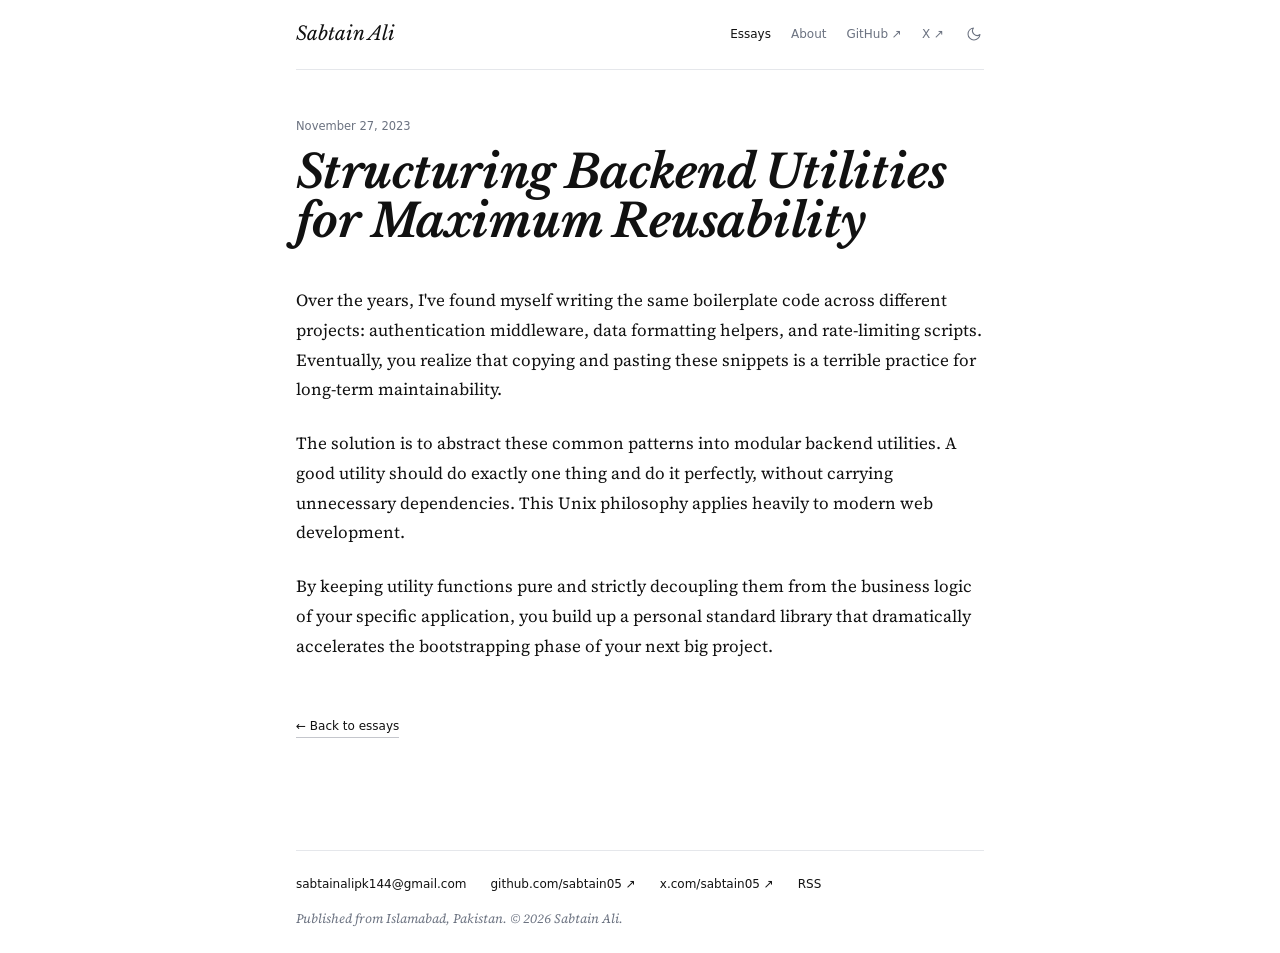
==== 2023-11-27-structuring-backend-utilities.html @ 3dfeba3a "Add new essays and blog structure for Sabtain Ali's website - Created new essay pages:   - "Project " ====
<!DOCTYPE html>
<html lang="en" data-theme="light">
<head>
    <meta charset="utf-8" />
    <meta name="viewport" content="width=device-width, initial-scale=1" />
    <title>Pitching and Scaling — Sabtain Ali</title>
    
    <link rel="icon" href="data:image/svg+xml,<svg xmlns='http://www.w3.org/2000/svg' viewBox='0 0 100 100'><rect width='100' height='100' rx='20' fill='%23111'/><text x='50%' y='50%' dominant-baseline='central' text-anchor='middle' font-family='serif' font-size='60' font-style='italic' fill='white'>S</text></svg>" />
    <link rel="preconnect" href="https://fonts.googleapis.com">
    <link rel="preconnect" href="https://fonts.gstatic.com" crossorigin>
    <link href="https://fonts.googleapis.com/css2?family=Libre+Baskerville:ital,wght@0,400;0,700;1,400&family=Source+Serif+4:ital,opsz,wght@0,8..60,400;0,8..60,600;1,8..60,400&display=swap" rel="stylesheet">
    <link rel="stylesheet" href="style.css" />
    <script>
        (function () {
            try {
                var theme = localStorage.getItem('theme');
                if (!theme) { theme = window.matchMedia('(prefers-color-scheme: dark)').matches ? 'dark' : 'light'; }
                document.documentElement.setAttribute('data-theme', theme);
            } catch (e) {}
        })();
    </script>
</head>
<body>
    <div class="layout-container">
        <header class="site-header">
            <div class="header-content">
                <a class="site-title" href="https://sabtainali.me">Sabtain Ali</a>
                <nav class="site-nav">
                    <a class="nav-link text-main" aria-current="page" href="blog.html">Essays</a>
                    <a class="nav-link text-dim" href="index.html">About</a>
                    <a class="nav-link text-dim" href="https://github.com/sabtain05" target="_blank" rel="noopener noreferrer">GitHub ↗</a>
                    <a class="nav-link text-dim" href="https://x.com/sabtain05" target="_blank" rel="noopener noreferrer">X ↗</a>
                    <button type="button" id="theme-toggle" aria-label="Switch theme" class="theme-btn">
                        <svg viewBox="0 0 24 24" fill="none" stroke="currentColor" stroke-width="1.6" class="moon-icon" aria-hidden="true">
                            <path stroke-linecap="round" stroke-linejoin="round" d="M21 12.79A9 9 0 1 1 11.21 3a7 7 0 0 0 9.79 9.79z"></path>
                        </svg>
                    </button>
                </nav>
            </div>
        </header>

<main class="main-content">
    <article>
        <header class="article-header">
            <time class="article-date">November 27, 2023</time>
            <h1 class="article-title">Structuring Backend Utilities for Maximum Reusability</h1>
        </header>
        <div class="article-content">
            <p>Over the years, I've found myself writing the same boilerplate code across different projects: authentication middleware, data formatting helpers, and rate-limiting scripts. Eventually, you realize that copying and pasting these snippets is a terrible practice for long-term maintainability.</p>
            <p>The solution is to abstract these common patterns into modular backend utilities. A good utility should do exactly one thing and do it perfectly, without carrying unnecessary dependencies. This Unix philosophy applies heavily to modern web development.</p>
            <p>By keeping utility functions pure and strictly decoupling them from the business logic of your specific application, you build up a personal standard library that dramatically accelerates the bootstrapping phase of your next big project.</p>
        </div>
        <a href="blog.html" class="back-link text-main">← Back to essays</a>
    </article>
</main>

        <footer class="site-footer">
            <div class="footer-links">
                <a class="nav-link text-main" href="mailto:sabtainalipk144@gmail.com">sabtainalipk144@gmail.com</a>
                <a class="nav-link text-main" href="https://github.com/sabtain05" target="_blank" rel="noopener noreferrer">github.com/sabtain05 ↗</a>
                <a class="nav-link text-main" href="https://x.com/sabtain05" target="_blank" rel="noopener noreferrer">x.com/sabtain05 ↗</a>
                <a class="nav-link text-main" href="rss.xml" title="RSS Feed">RSS</a>
            </div>
            <p class="copyright">Published from Islamabad, Pakistan. © 2026 Sabtain Ali.</p>
        </footer>
    </div>
    <script src="script.js"></script>
</body>
</html>
---- style.css ----
:root {
    --font-serif: 'Source Serif 4', Georgia, Cambria, "Times New Roman", Times, serif;
    --font-display: 'Libre Baskerville', Georgia, serif;
    --font-sans: ui-sans-serif, system-ui, -apple-system, BlinkMacSystemFont, "Segoe UI", Roboto, "Helvetica Neue", Arial, sans-serif;
    

    --bg-color: #ffffff;
    --text-main: #111111;
    --text-dim: #6b7280;
    --border-color: #e5e7eb;
    --selection-bg: #d1d5db;
}

:root[data-theme="dark"] {
    --bg-color: #111111;
    --text-main: #ededed;
    --text-dim: #a1a1aa;
    --border-color: #333333;
    --selection-bg: #3f3f46;
}


* {
    box-sizing: border-box;
    margin: 0;
    padding: 0;
}

::selection {
    background: var(--selection-bg);
}

body {
    background-color: var(--bg-color);
    color: var(--text-main);
    font-family: var(--font-serif);
    -webkit-font-smoothing: antialiased;
    -moz-osx-font-smoothing: grayscale;
    transition: background-color 0.3s ease, color 0.3s ease;
    line-height: 1.5;
}

a {
    color: inherit;
    text-decoration: none;
}


.layout-container {
    max-width: 46rem;
    width: 100%;
    margin: 0 auto;
    padding: 0 1.5rem;
    min-height: 100vh;
    display: flex;
    flex-direction: column;
}

.site-header {
    border-bottom: 1px solid var(--border-color);
    padding: 1.25rem 0;
}

.header-content {
    display: flex;
    flex-wrap: wrap;
    align-items: center;
    justify-content: space-between;
    gap: 0.5rem 1rem;
}

.site-title {
    font-family: var(--font-display);
    font-style: italic;
    font-size: 19px;
    transition: color 0.2s;
}

.site-title:hover {
    color: var(--text-dim);
}

.site-nav {
    display: flex;
    flex-wrap: wrap;
    align-items: center;
    gap: 0.5rem 1.25rem;
}

.nav-link {
    font-family: var(--font-sans);
    font-size: 0.75rem;
    transition: color 0.2s;
}

.text-dim { color: var(--text-dim); }
.text-main { color: var(--text-main); }

.nav-link.text-dim:hover { color: var(--text-main); }
.nav-link.text-main:hover { color: var(--text-dim); }

.theme-btn {
    background: none;
    border: none;
    color: var(--text-dim);
    cursor: pointer;
    width: 1.25rem;
    height: 1.25rem;
    display: inline-flex;
    align-items: center;
    justify-content: center;
    transition: color 0.2s;
}

.theme-btn:hover { color: var(--text-main); }
.moon-icon { width: 1rem; height: 1rem; }


.main-content {
    flex: 1;
    padding: 3rem 0;
}

.content-wrapper {
    display: flex;
    flex-direction: column;
    gap: 3rem;
}

@media (min-width: 640px) {
    .content-wrapper { gap: 3.5rem; }
}


.bio-text {
    font-size: 19.5px;
    line-height: 1.65;
}

.contact-links {
    margin-top: 1.25rem;
    display: flex;
    flex-wrap: wrap;
    gap: 0.5rem 1.5rem;
}


.section-header {
    display: flex;
    align-items: center;
    gap: 1rem;
}

.section-label {
    font-family: var(--font-sans);
    font-size: 11.5px;
    color: var(--text-dim);
    font-weight: normal;
}

.project-list {
    list-style: none;
    margin-top: 0.5rem;
}

.project-item {
    display: flex;
    flex-wrap: wrap;
    align-items: baseline;
    column-gap: 0.625rem;
    padding: 0.5rem 0;
}

.project-name {
    font-weight: 600;
    font-size: 16px;
    white-space: nowrap;
}

.group:hover .group-hover {
    font-style: italic;
}

.project-desc {
    order: 3;
    flex-basis: 100%;
    color: var(--text-dim);
    font-size: 14px;
}

.project-meta {
    font-family: var(--font-sans);
    font-size: 11.5px;
    color: var(--text-dim);
    white-space: nowrap;
    margin-left: auto;
    font-variant-numeric: tabular-nums;
}

.leader {
    display: none;
}

@media (min-width: 640px) {
    .project-desc {
        order: unset;
        flex-basis: auto;
    }
    .project-meta {
        margin-left: 0;
    }
    .hidden-mobile {
        display: block;
    }
    .leader {
        flex-grow: 1;
        border-bottom: 1px dotted var(--border-color);
        margin: 0 4px;
        opacity: 0.7;
        position: relative;
        top: -4px;
    }
}

.more-link-container {
    margin-top: 0.5rem;
}


.latest-title {
    margin-top: 0.75rem;
    font-family: var(--font-display);
    font-style: italic;
    font-size: clamp(30px, 5vw, 46px);
    line-height: 1.08;
    letter-spacing: -0.005em;
    font-weight: normal;
}

.latest-title a {
    transition: color 0.2s;
}

.latest-title a:hover {
    color: var(--text-dim);
}

.latest-grid {
    margin-top: 1.25rem;
    display: grid;
    gap: 1.5rem;
    align-items: start;
}

@media (min-width: 640px) {
    .latest-grid {
        grid-template-columns: minmax(0, 1fr) 11rem;
        column-gap: 2.5rem;
    }
}

.dropcap-text {
    line-height: 1.75;
}

.dropcap {
    float: left;
    font-size: 3.2em;
    line-height: 0.8;
    margin-right: 0.1em;
    font-family: var(--font-display);
    font-style: italic;
}

.latest-aside {
    font-style: italic;
    font-size: 13.5px;
    line-height: 1.6;
    color: var(--text-dim);
    border-left: 2px solid var(--border-color);
    padding-left: 0.875rem;
}

@media (min-width: 640px) {
    .latest-aside {
        border-left: none;
        border-top: 1px solid var(--border-color);
        padding-left: 0;
        padding-top: 0.625rem;
    }
}

.continue-reading {
    font-family: var(--font-sans);
    font-size: 12px;
    display: inline-block;
    margin-top: 1.25rem;
    padding-bottom: 2px;
    border-bottom: 1px solid rgba(107, 114, 128, 0.4);
    transition: border-color 0.2s;
}

.continue-reading:hover {
    border-color: var(--text-main);
}


.site-footer {
    border-top: 1px solid var(--border-color);
    margin-top: 4rem;
    padding: 1.5rem 0;
}

.footer-links {
    display: flex;
    flex-wrap: wrap;
    gap: 0.5rem 1.5rem;
}

.copyright {
    margin-top: 1rem;
    font-style: italic;
    font-size: 13px;
    color: var(--text-dim);
}


.page-title {
    margin-top: 0.75rem;
    font-family: var(--font-display);
    font-style: italic;
    font-size: clamp(30px, 5vw, 42px);
    line-height: 1.1;
    letter-spacing: -0.005em;
    font-weight: normal;
}

.page-subtitle {
    margin-top: 0.75rem;
    font-size: 15.5px;
    line-height: 1.6;
    color: var(--text-dim);
}

.essays-container {
    margin-top: 2.5rem;
}

.years-wrapper {
    display: flex;
    flex-direction: column;
    gap: 1.75rem;
}

.mb-1 {
    margin-bottom: 0.25rem;
}

.essay-item {
    padding: 0.375rem 0;
}
.essay-item .project-name {
    font-weight: normal;
    font-size: 17px;
}

/* --- Single Essay Reading Styles --- */
.article-header {
    margin-bottom: 2.5rem;
}

.article-date {
    font-family: var(--font-sans);
    font-size: 11.5px;
    color: var(--text-dim);
    margin-bottom: 0.75rem;
    display: block;
}

.article-title {
    font-family: var(--font-display);
    font-style: italic;
    font-size: clamp(30px, 5vw, 46px);
    line-height: 1.08;
    letter-spacing: -0.005em;
    margin-bottom: 2rem;
}

.article-content {
    font-size: 17px;
    line-height: 1.75;
}

.article-content p {
    margin-bottom: 1.5rem;
}

.article-content a {
    text-decoration: underline;
    text-decoration-color: rgba(107, 114, 128, 0.4);
    text-underline-offset: 3px;
    transition: text-decoration-color 0.2s;
}

.article-content a:hover {
    text-decoration-color: var(--text-main);
}

.back-link {
    font-family: var(--font-sans);
    font-size: 12px;
    display: inline-block;
    margin-top: 2rem;
    padding-bottom: 2px;
    border-bottom: 1px solid rgba(107, 114, 128, 0.4);
    transition: border-color 0.2s;
}

.back-link:hover {
    border-color: var(--text-main);
}
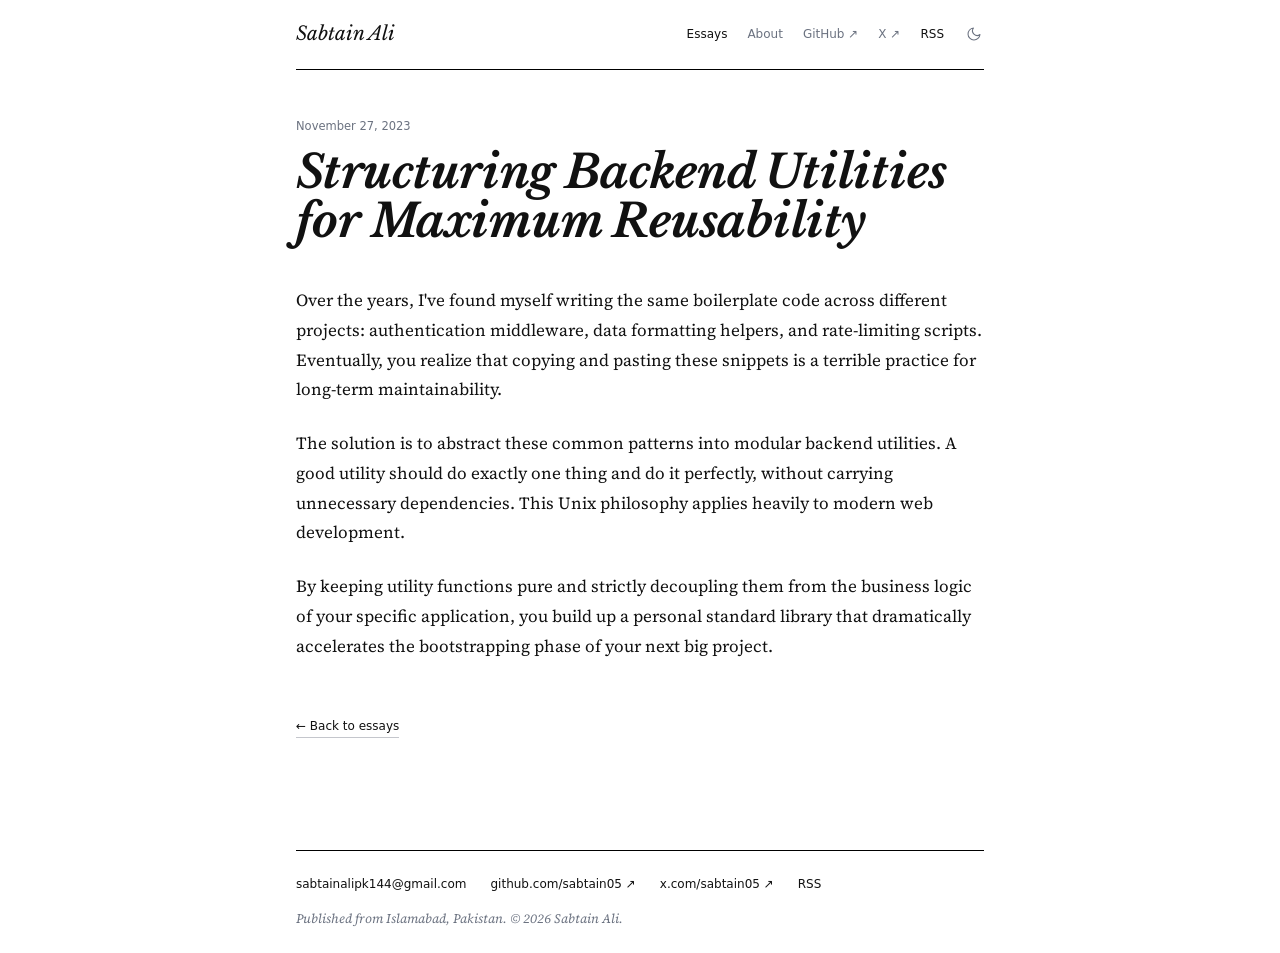
==== commit 0df36d44: "Add RSS feed link to navigation in multiple HTML files and update CSS border colors" ====
--- a/2023-11-27-structuring-backend-utilities.html
+++ b/2023-11-27-structuring-backend-utilities.html
@@ -30,6 +30,7 @@
                     <a class="nav-link text-dim" href="index.html">About</a>
                     <a class="nav-link text-dim" href="https://github.com/sabtain05" target="_blank" rel="noopener noreferrer">GitHub ↗</a>
                     <a class="nav-link text-dim" href="https://x.com/sabtain05" target="_blank" rel="noopener noreferrer">X ↗</a>
+                    <a class="nav-link text-main" href="rss.xml" title="RSS Feed">RSS</a>
                     <button type="button" id="theme-toggle" aria-label="Switch theme" class="theme-btn">
                         <svg viewBox="0 0 24 24" fill="none" stroke="currentColor" stroke-width="1.6" class="moon-icon" aria-hidden="true">
                             <path stroke-linecap="round" stroke-linejoin="round" d="M21 12.79A9 9 0 1 1 11.21 3a7 7 0 0 0 9.79 9.79z"></path>
--- a/style.css
+++ b/style.css
@@ -8,7 +8,7 @@
     --bg-color: #ffffff;
     --text-main: #111111;
     --text-dim: #6b7280;
-    --border-color: #e5e7eb;
+    --border-color: #000000;
     --selection-bg: #d1d5db;
 }
 
@@ -16,7 +16,7 @@
     --bg-color: #111111;
     --text-main: #ededed;
     --text-dim: #a1a1aa;
-    --border-color: #333333;
+    --border-color: #ffffff;
     --selection-bg: #3f3f46;
 }
 
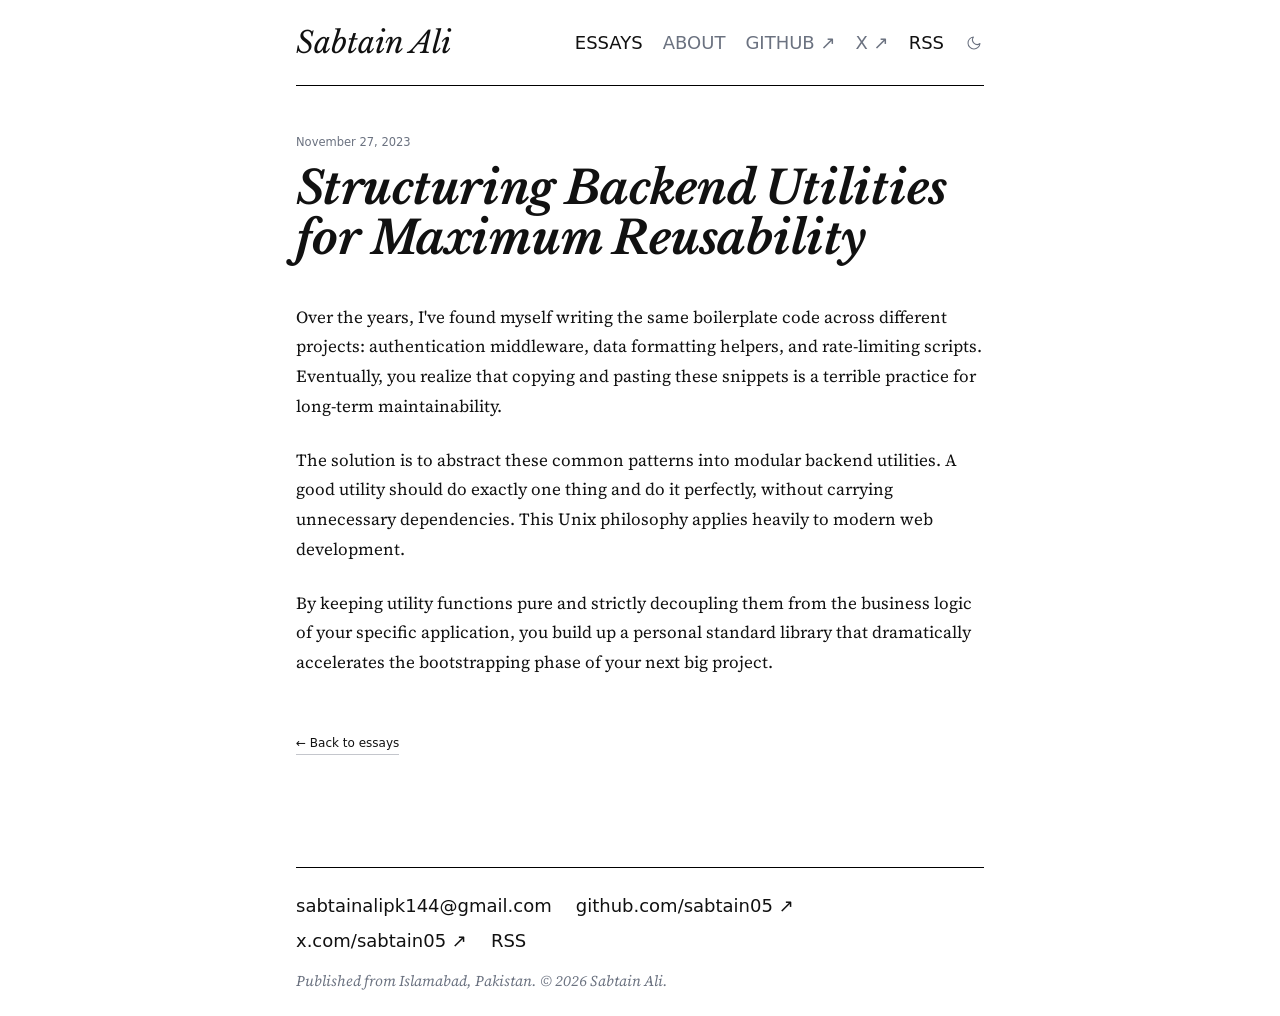
==== commit a0b2d8cc: "Update navigation links to use uppercase for consistency" ====
--- a/2023-11-27-structuring-backend-utilities.html
+++ b/2023-11-27-structuring-backend-utilities.html
@@ -26,9 +26,9 @@
             <div class="header-content">
                 <a class="site-title" href="https://sabtainali.me">Sabtain Ali</a>
                 <nav class="site-nav">
-                    <a class="nav-link text-main" aria-current="page" href="blog.html">Essays</a>
-                    <a class="nav-link text-dim" href="index.html">About</a>
-                    <a class="nav-link text-dim" href="https://github.com/sabtain05" target="_blank" rel="noopener noreferrer">GitHub ↗</a>
+                    <a class="nav-link text-main" aria-current="page" href="blog.html">ESSAYS</a>
+                    <a class="nav-link text-dim" href="index.html">ABOUT</a>
+                    <a class="nav-link text-dim" href="https://github.com/sabtain05" target="_blank" rel="noopener noreferrer">GITHUB ↗</a>
                     <a class="nav-link text-dim" href="https://x.com/sabtain05" target="_blank" rel="noopener noreferrer">X ↗</a>
                     <a class="nav-link text-main" href="rss.xml" title="RSS Feed">RSS</a>
                     <button type="button" id="theme-toggle" aria-label="Switch theme" class="theme-btn">
--- a/style.css
+++ b/style.css
@@ -73,7 +73,7 @@
 .site-title {
     font-family: var(--font-display);
     font-style: italic;
-    font-size: 19px;
+    font-size: 30px;
     transition: color 0.2s;
 }
 
@@ -90,7 +90,7 @@
 
 .nav-link {
     font-family: var(--font-sans);
-    font-size: 0.75rem;
+    font-size: 18px;
     transition: color 0.2s;
 }
 
@@ -134,7 +134,7 @@
 
 
 .bio-text {
-    font-size: 19.5px;
+    font-size: 25px;
     line-height: 1.65;
 }
 
@@ -154,7 +154,7 @@
 
 .section-label {
     font-family: var(--font-sans);
-    font-size: 11.5px;
+    font-size: 15px;
     color: var(--text-dim);
     font-weight: normal;
 }
@@ -174,7 +174,7 @@
 
 .project-name {
     font-weight: 600;
-    font-size: 16px;
+    font-size: 18px;
     white-space: nowrap;
 }
 
@@ -293,7 +293,7 @@
 
 .continue-reading {
     font-family: var(--font-sans);
-    font-size: 12px;
+    font-size: 15px;
     display: inline-block;
     margin-top: 1.25rem;
     padding-bottom: 2px;
@@ -321,7 +321,7 @@
 .copyright {
     margin-top: 1rem;
     font-style: italic;
-    font-size: 13px;
+    font-size: 15px;
     color: var(--text-dim);
 }
 
@@ -365,7 +365,7 @@
     font-size: 17px;
 }
 
-/* --- Single Essay Reading Styles --- */
+
 .article-header {
     margin-bottom: 2.5rem;
 }
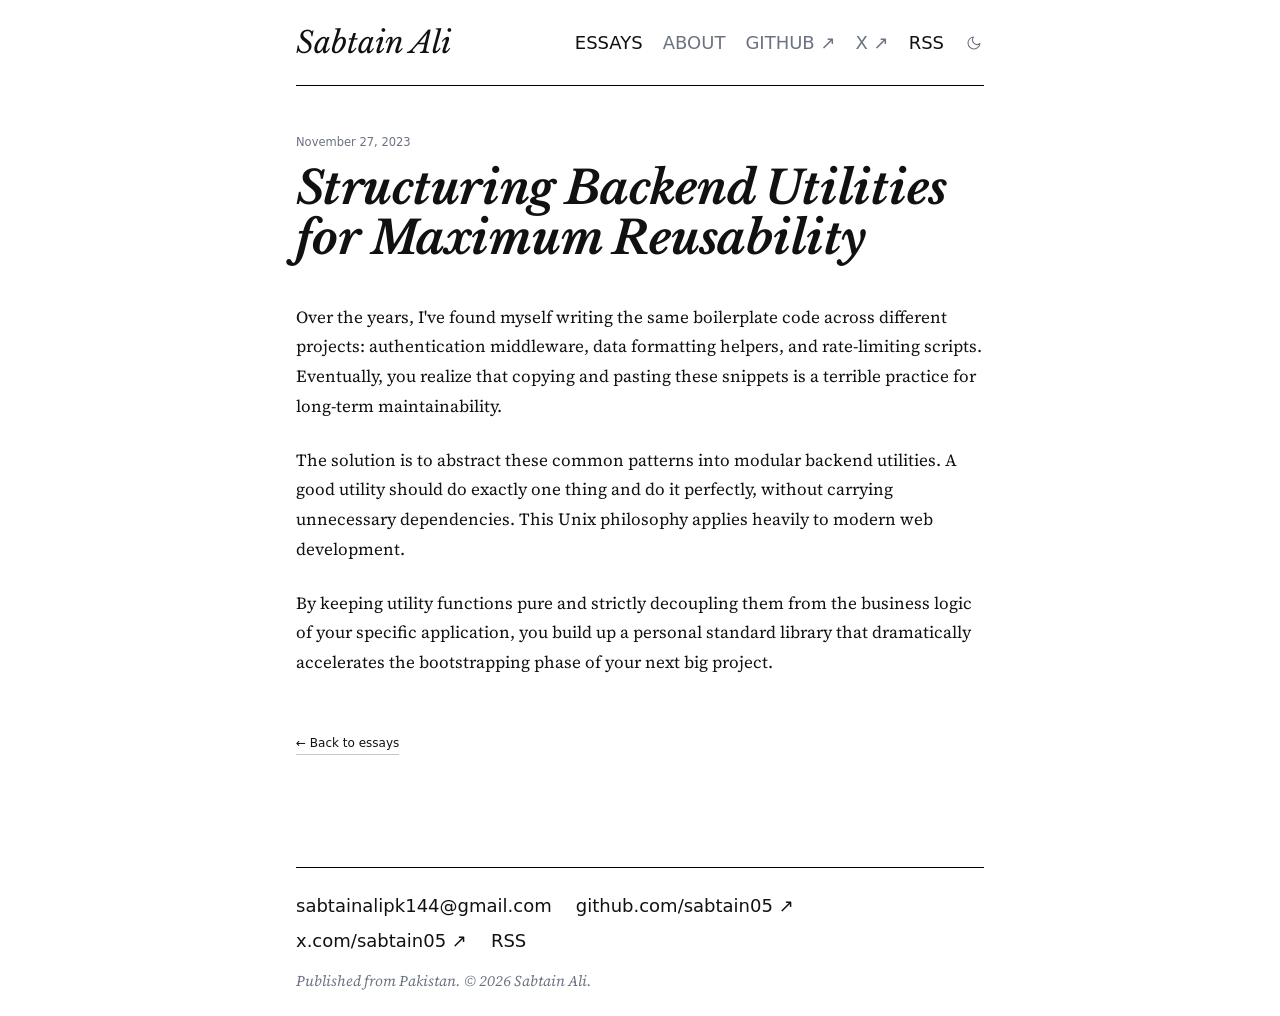
==== commit 10e0c3a2: "Update copyright location from Islamabad to Pakistan for consistency" ====
--- a/2023-11-27-structuring-backend-utilities.html
+++ b/2023-11-27-structuring-backend-utilities.html
@@ -62,7 +62,7 @@
                 <a class="nav-link text-main" href="https://x.com/sabtain05" target="_blank" rel="noopener noreferrer">x.com/sabtain05 ↗</a>
                 <a class="nav-link text-main" href="rss.xml" title="RSS Feed">RSS</a>
             </div>
-            <p class="copyright">Published from Islamabad, Pakistan. © 2026 Sabtain Ali.</p>
+            <p class="copyright">Published from Pakistan. © 2026 Sabtain Ali.</p>
         </footer>
     </div>
     <script src="script.js"></script>
